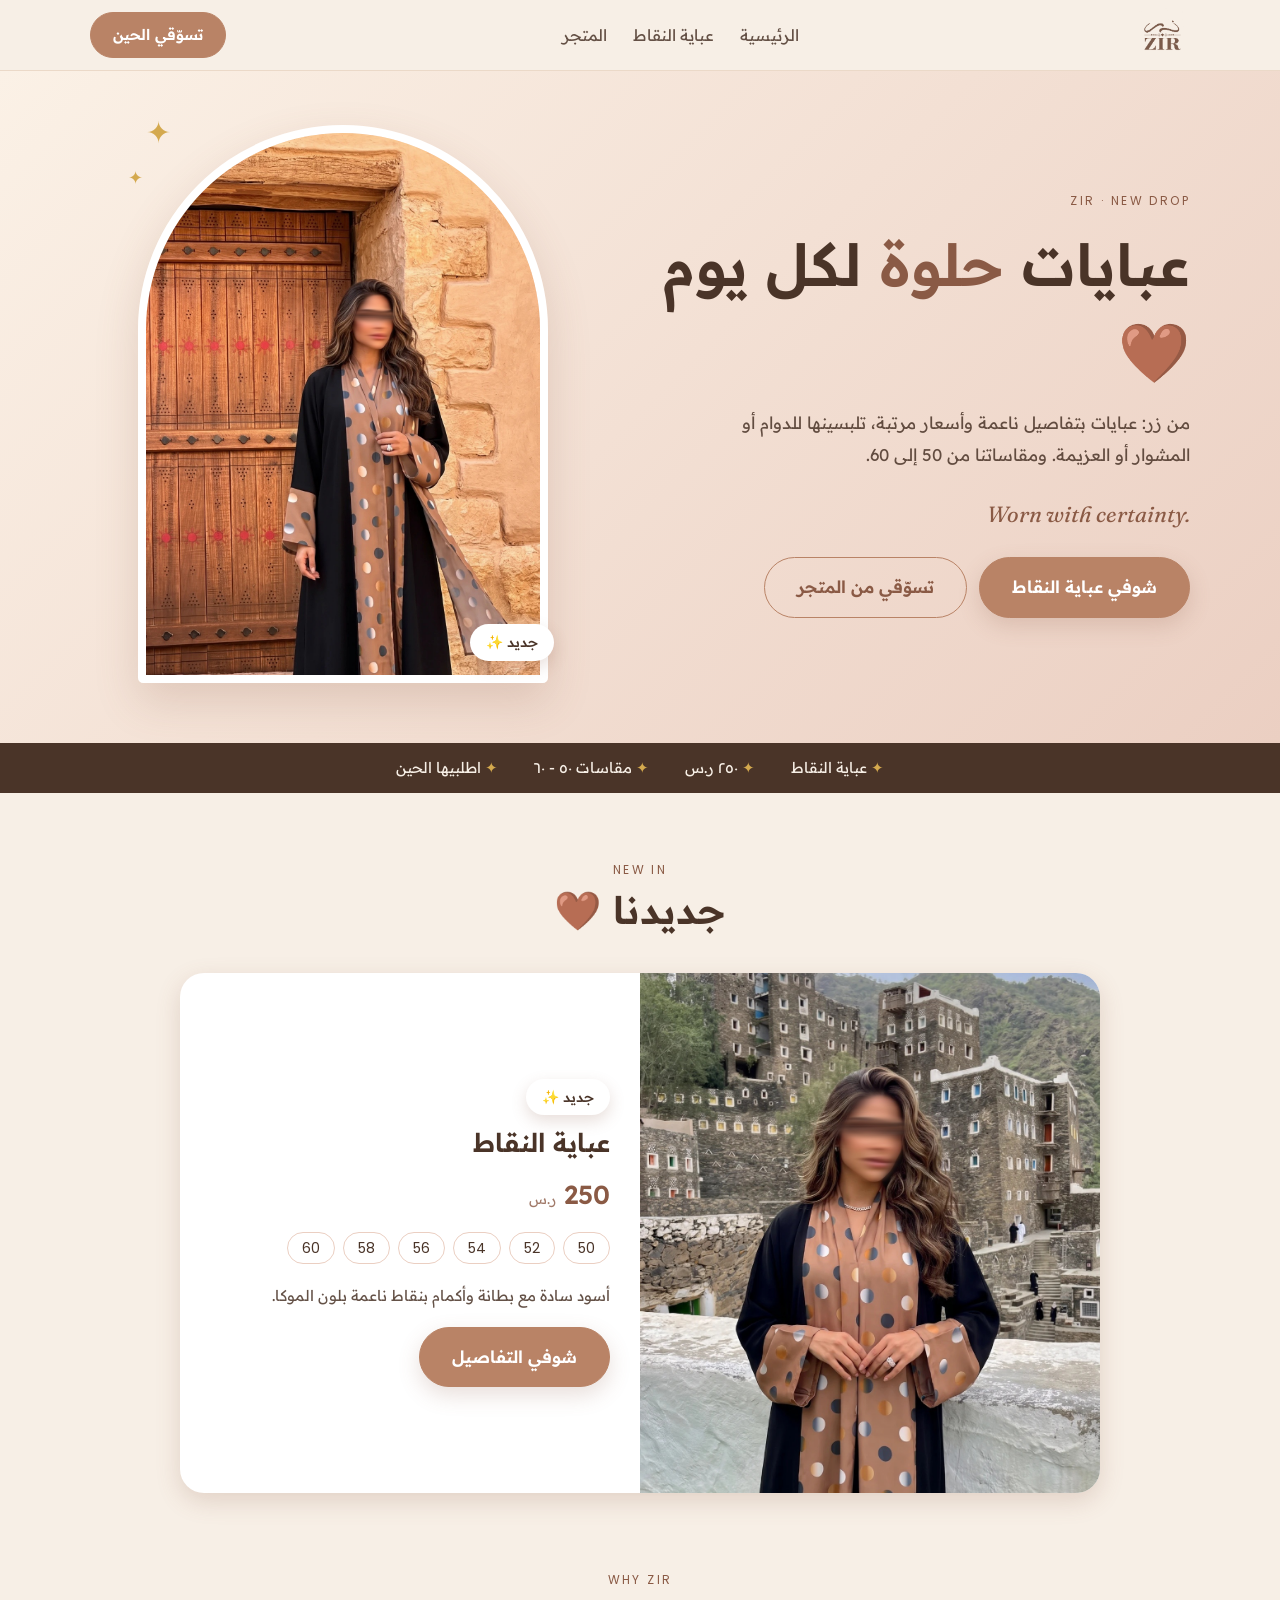
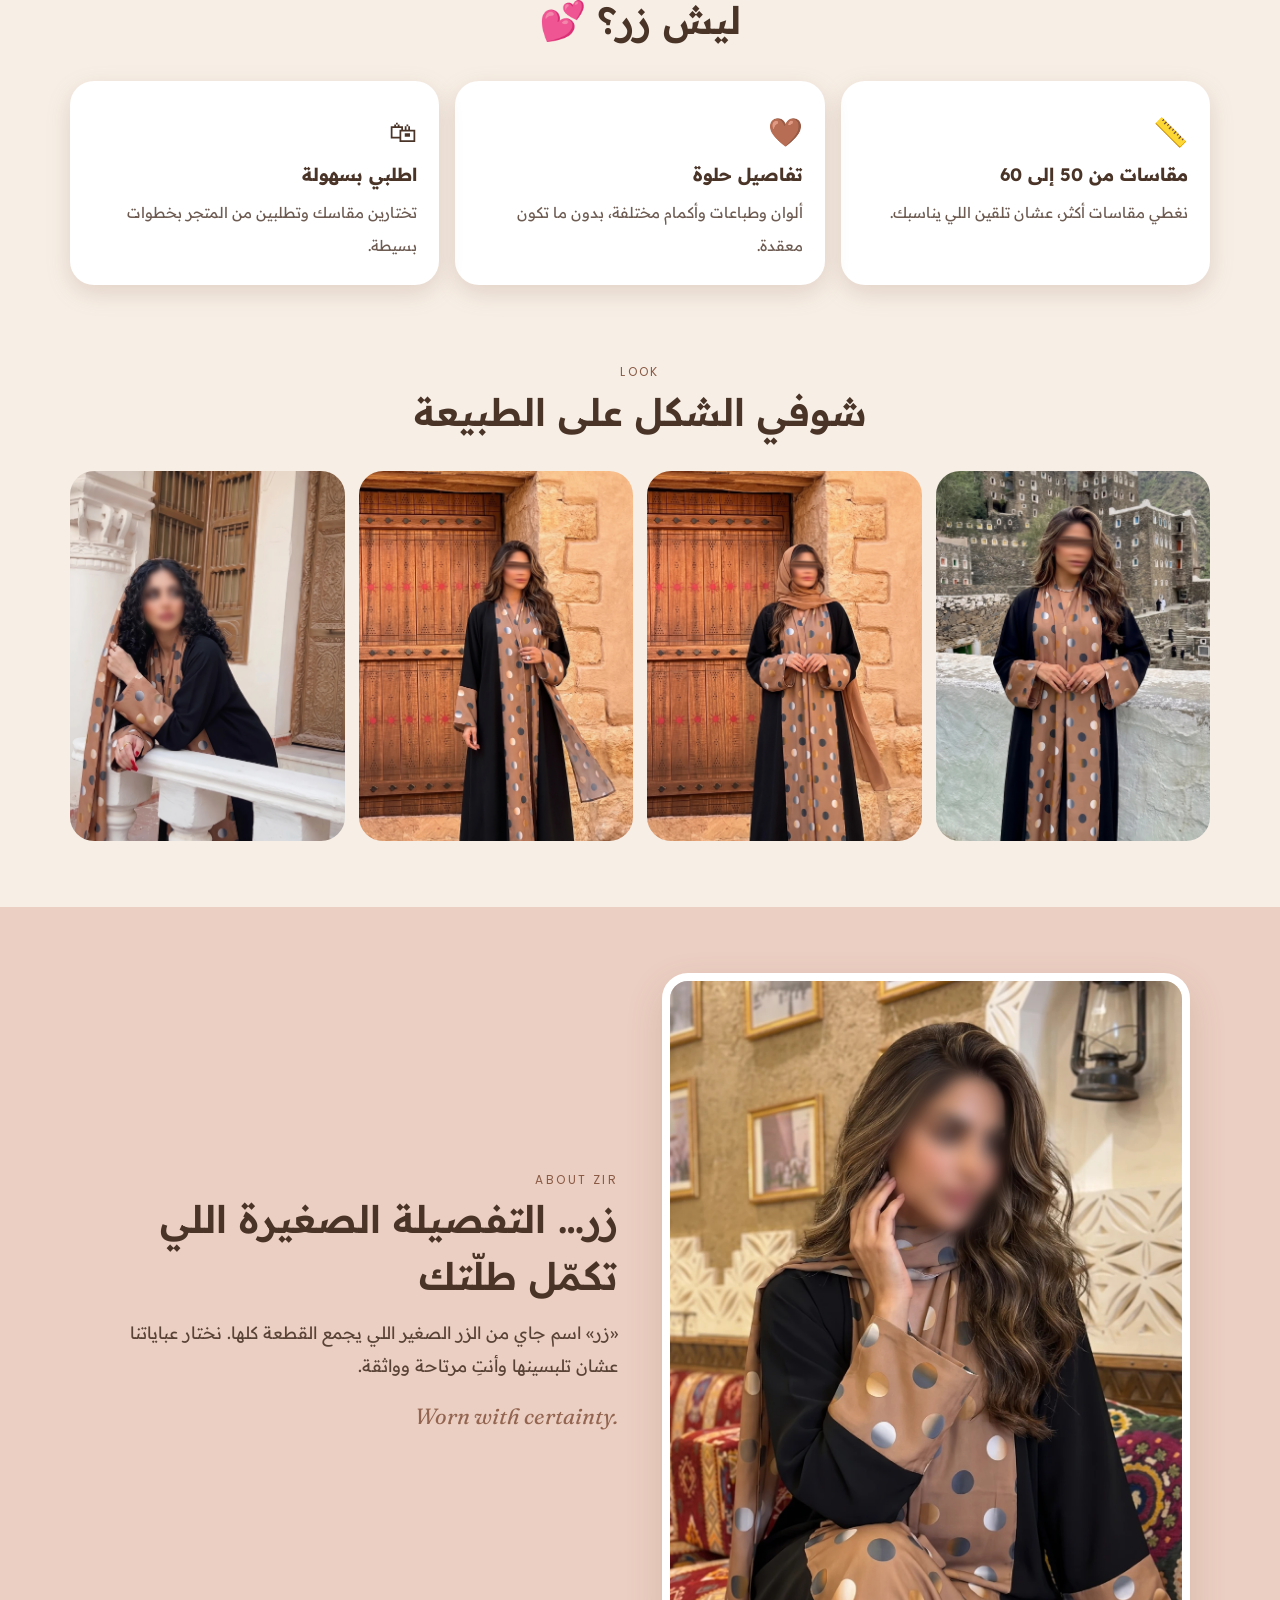
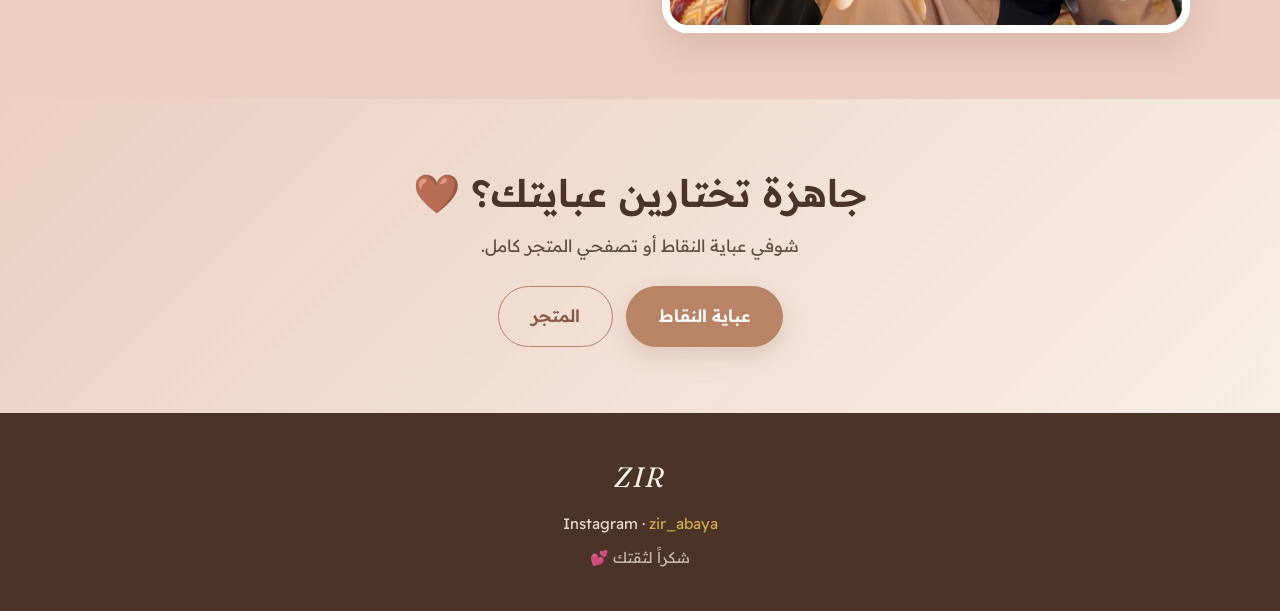
==== index.html @ 90ea8ec1 "ZIR site" ====
<!doctype html>
<html lang="ar" dir="rtl">
<head>
<meta charset="utf-8">
<meta name="viewport" content="width=device-width, initial-scale=1">
<title>ZIR | زر عبايات</title>
<meta name="description" content="زر: عبايات بتفاصيل حلوة بمقاسات من 50 إلى 60. اطلبي عبايتك الحين من المتجر.">
<link rel="preconnect" href="https://fonts.googleapis.com">
<link href="https://fonts.googleapis.com/css2?family=Fraunces:ital,wght@0,500;1,500&family=Poppins:wght@400;500;600&family=Readex+Pro:wght@300;400;500;600&display=swap" rel="stylesheet">
<link rel="stylesheet" href="style.css">
<style>
  .hero{background:linear-gradient(135deg,#FBF1E6,#EBCFC2)}
  .hero .wrap{display:grid;grid-template-columns:1.05fr .95fr;align-items:center;gap:36px;padding-top:54px;padding-bottom:60px}
  .hero h1{font-size:clamp(34px,5vw,58px);margin:8px 0 12px}
  .hero h1 em{font-style:normal;color:var(--mocha-d)}
  .hero p{max-width:28em;margin-bottom:22px;opacity:.85}
  .hero .en{font-size:22px;color:var(--mocha-d);margin-bottom:22px}
  .hero .cta{display:flex;gap:12px;flex-wrap:wrap}
  .frame{position:relative;max-width:410px;margin-inline:auto}
  .frame .ph{border-radius:999px 999px 26px 26px;overflow:hidden;box-shadow:0 18px 44px var(--shadow);border:8px solid #fff}
  .frame img{width:100%;aspect-ratio:4/5.5;object-fit:cover;object-position:50% 25%}
  .frame .pill{position:absolute;bottom:22px;inset-inline-start:-6px}

  .prod{display:grid;grid-template-columns:1fr 1fr;gap:0;overflow:hidden;max-width:920px;margin:34px auto 0}
  .prod img{width:100%;height:100%;max-height:520px;object-fit:cover;object-position:50% 22%;min-height:380px}
  .prod .info{padding:34px 30px;display:flex;flex-direction:column;justify-content:center;gap:8px;text-align:start}
  .prod h3{font-size:26px}
  .prod .price{font-size:26px;font-weight:600;color:var(--mocha-d)}
  .prod .price small{font-size:14px;font-weight:400;opacity:.8}
  .sizes{display:flex;gap:8px;flex-wrap:wrap;margin:4px 0 10px}
  .sizes span{border:1.5px solid var(--pink);border-radius:999px;padding:2px 14px;font-family:Poppins;font-size:14px}

  .feat{display:grid;grid-template-columns:repeat(3,1fr);gap:16px;margin-top:32px;text-align:start}
  .feat div{padding:24px 22px}
  .feat i{font-style:normal;font-size:28px;display:block}
  .feat b{display:block;font-size:18px;margin-bottom:4px}
  .feat span{font-size:15px;opacity:.8;line-height:1.85}

  .gal{display:grid;grid-template-columns:repeat(4,1fr);gap:14px;margin-top:30px}
  .gal figure{margin:0;border-radius:24px;overflow:hidden;aspect-ratio:4/5.4;background:var(--pink)}
  .gal img{width:100%;height:100%;object-fit:cover}

  .story{background:var(--pink)}
  .story .wrap{display:grid;grid-template-columns:1fr 1fr;gap:44px;align-items:center}
  .story img{border-radius:26px;aspect-ratio:4/5;object-fit:cover;object-position:50% 25%;border:8px solid #fff;box-shadow:0 14px 36px var(--shadow)}
  .story p{margin-top:12px;opacity:.9}

  .ctaSec{background:linear-gradient(135deg,#EBCFC2,#F7EFE6);text-align:center}
  .ctaSec p{margin:8px 0 24px;opacity:.85}

  @media (max-width:820px){
    .hero .wrap,.story .wrap,.prod{grid-template-columns:1fr}
    .hero .wrap{padding-top:30px;padding-bottom:40px}
    .prod img{min-height:0;aspect-ratio:4/5}
    .feat{grid-template-columns:1fr}
    .gal{grid-template-columns:1fr 1fr}
    .sticky{display:block;position:fixed;bottom:0;inset-inline:0;background:rgba(247,239,230,.96);padding:10px 16px;z-index:30;border-top:1px solid var(--line)}
    .sticky .btn{display:block;text-align:center;width:100%}
  }
</style>
</head>
<body>

<header class="bar">
  <div class="wrap">
    <a href="./"><img src="img/logo-mocha.png" alt="ZIR زر"></a>
    <nav><a href="./">الرئيسية</a><a href="polka-abaya/">عباية النقاط</a><a href="https://salla.sa/zirabaya.com" target="_blank" rel="noopener">المتجر</a></nav>
    <a class="btn sm" href="https://salla.sa/zirabaya.com" target="_blank" rel="noopener">تسوّقي الحين</a>
  </div>
</header>

<section class="hero">
  <div class="wrap">
    <div>
      <div class="lbl">ZIR · New Drop</div>
      <h1>عبايات <em>حلوة</em> لكل يوم 🤎</h1>
      <p>من زر: عبايات بتفاصيل ناعمة وأسعار مرتبة، تلبسينها للدوام أو المشوار أو العزيمة. ومقاساتنا من 50 إلى 60.</p>
      <div class="en">Worn with certainty.</div>
      <div class="cta">
        <a class="btn" href="polka-abaya/">شوفي عباية النقاط</a>
        <a class="btn ghost" href="https://salla.sa/zirabaya.com" target="_blank" rel="noopener">تسوّقي من المتجر</a>
      </div>
    </div>
    <div class="frame">
      <div class="ph"><img src="img/hero.jpg" alt="عباية النقاط من زر"></div>
      <span class="spark" style="top:-8px;inset-inline-end:8px">✦</span>
      <span class="spark" style="top:44px;inset-inline-end:-10px;font-size:18px">✦</span>
      <span class="pill">جديد ✨</span>
    </div>
  </div>
</section>

<div class="strip"><span><i>✦</i> عباية النقاط</span><span><i>✦</i> ٢٥٠ ر.س</span><span><i>✦</i> مقاسات ٥٠ - ٦٠</span><span><i>✦</i> اطلبيها الحين</span></div>

<section class="sec wrap center">
  <div class="lbl">New in</div>
  <h2>جديدنا 🤎</h2>
  <a class="card prod" href="polka-abaya/">
    <img src="img/look-rijal.jpg" alt="عباية النقاط">
    <div class="info">
      <span class="pill" style="align-self:flex-start">جديد ✨</span>
      <h3>عباية النقاط</h3>
      <div class="price">250 <small>ر.س</small></div>
      <div class="sizes"><span>50</span><span>52</span><span>54</span><span>56</span><span>58</span><span>60</span></div>
      <p style="opacity:.85;font-size:15px">أسود سادة مع بطانة وأكمام بنقاط ناعمة بلون الموكا.</p>
      <span class="btn" style="align-self:flex-start;margin-top:8px">شوفي التفاصيل</span>
    </div>
  </a>
</section>

<section class="sec wrap center" style="padding-top:10px">
  <div class="lbl">Why ZIR</div>
  <h2>ليش زر؟ 💕</h2>
  <div class="feat">
    <div class="card"><i>📏</i><b>مقاسات من 50 إلى 60</b><span>نغطي مقاسات أكثر، عشان تلقين اللي يناسبك.</span></div>
    <div class="card"><i>🤎</i><b>تفاصيل حلوة</b><span>ألوان وطباعات وأكمام مختلفة، بدون ما تكون معقدة.</span></div>
    <div class="card"><i>🛍</i><b>اطلبي بسهولة</b><span>تختارين مقاسك وتطلبين من المتجر بخطوات بسيطة.</span></div>
  </div>
</section>

<section class="sec wrap center" style="padding-top:10px">
  <div class="lbl">Look</div>
  <h2>شوفي الشكل على الطبيعة</h2>
  <div class="gal">
    <figure><img src="img/look-rijal.jpg" alt="" loading="lazy"></figure>
    <figure><img src="img/look-door.jpg" alt="" loading="lazy"></figure>
    <figure><img src="img/hero.jpg" alt="" loading="lazy"></figure>
    <figure><img src="img/balcony.jpg" alt="" loading="lazy"></figure>
  </div>
</section>

<section class="story sec">
  <div class="wrap">
    <img src="img/sitting.jpg" alt="" loading="lazy">
    <div>
      <div class="lbl">About ZIR</div>
      <h2>زر… التفصيلة الصغيرة اللي تكمّل طلّتك</h2>
      <p>«زر» اسم جاي من الزر الصغير اللي يجمع القطعة كلها. نختار عباياتنا عشان تلبسينها وأنتِ مرتاحة وواثقة.</p>
      <p class="en" style="font-size:22px;color:var(--mocha-d);margin-top:14px">Worn with certainty.</p>
    </div>
  </div>
</section>

<section class="sec ctaSec">
  <div class="wrap">
    <h2>جاهزة تختارين عبايتك؟ 🤎</h2>
    <p>شوفي عباية النقاط أو تصفحي المتجر كامل.</p>
    <a class="btn" href="polka-abaya/">عباية النقاط</a>
    <a class="btn ghost" href="https://salla.sa/zirabaya.com" target="_blank" rel="noopener" style="margin-inline-start:8px">المتجر</a>
  </div>
</section>

<footer>
  <div class="logo">ZIR</div>
  <div style="margin-top:6px">Instagram · <a href="https://instagram.com/zir_abaya" target="_blank" rel="noopener">zir_abaya</a></div>
  <div style="margin-top:6px;opacity:.8">شكراً لثقتك 💕</div>
</footer>

<div class="sticky"><a class="btn" href="polka-abaya/">شوفي عباية النقاط</a></div>

</body>
</html>
---- style.css ----
/* ZIR theme: Mocha Bloom (Soft Glam) */
:root{
  --oat:#F7EFE6; --pink:#EBCFC2; --mocha:#B98366; --mocha-d:#8A5A45; --gold:#D4A94E; --ink:#4A3428; --white:#fff;
  --shadow:rgba(138,90,69,.20); --line:#EBD9C8;
}
*{box-sizing:border-box;margin:0;padding:0}
html{scroll-behavior:smooth}
body{font-family:"Readex Pro",sans-serif;background:var(--oat);color:var(--ink);line-height:1.9;font-size:17px}
img{display:block;max-width:100%}
a{color:inherit;text-decoration:none}
.en{font-family:"Fraunces",serif;font-style:italic;direction:ltr;unicode-bidi:isolate;display:inline-block}
.lbl{font-family:"Poppins",sans-serif;font-size:12px;letter-spacing:.2em;text-transform:uppercase;color:var(--mocha-d)}
.wrap{max-width:1140px;margin:0 auto;padding:0 20px}
.center{text-align:center}
h1,h2,h3{font-weight:600;line-height:1.5}
h2{font-size:clamp(26px,3.4vw,38px)}
.sec{padding:66px 0}

.btn{display:inline-block;background:var(--mocha);color:#fff;padding:13px 32px;border-radius:999px;font-weight:600;font-size:17px;border:1.5px solid var(--mocha);transition:.2s;box-shadow:0 8px 22px var(--shadow);cursor:pointer;font-family:inherit}
.btn:hover{background:var(--mocha-d);border-color:var(--mocha-d);transform:translateY(-1px)}
.btn.ghost{background:transparent;color:var(--mocha-d);box-shadow:none}
.btn.ghost:hover{background:var(--mocha);color:#fff}
.btn.sm{padding:8px 22px;font-size:15px;box-shadow:none}
.pill{display:inline-block;background:#fff;padding:5px 16px;border-radius:999px;font-weight:500;font-size:14px;box-shadow:0 6px 16px var(--shadow)}

/* header */
.bar{background:rgba(247,239,230,.92);backdrop-filter:blur(8px);position:sticky;top:0;z-index:20;border-bottom:1px solid var(--line)}
.bar .wrap{display:flex;align-items:center;justify-content:space-between;height:70px;gap:16px}
.bar img{height:54px}
.bar nav{display:flex;gap:26px;font-size:16px}
.bar nav a{opacity:.85}
.bar nav a:hover{color:var(--mocha-d);opacity:1}

/* strip */
.strip{background:var(--ink);color:var(--oat);white-space:nowrap;overflow:hidden;font-size:15px;padding:11px 0;text-align:center}
.strip span{margin:0 18px}
.strip i{color:var(--gold);font-style:normal}

/* sparkle */
.spark{position:absolute;color:var(--gold);font-size:30px;line-height:1}

/* cards */
.card{background:#fff;border-radius:24px;box-shadow:0 8px 24px var(--shadow)}

footer{background:var(--ink);color:#E9DACB;text-align:center;padding:38px 20px;font-size:15px}
footer .logo{font-family:"Fraunces",serif;font-style:italic;font-size:28px;color:var(--oat);letter-spacing:.06em}
footer a{color:var(--gold)}

.sticky{display:none}
@media (max-width:820px){
  body{font-size:16px}
  .sec{padding:48px 0}
  .bar nav{display:none}
  .bar .btn.sm{display:none}
  .strip{font-size:14px}
  footer{padding-bottom:96px}
}
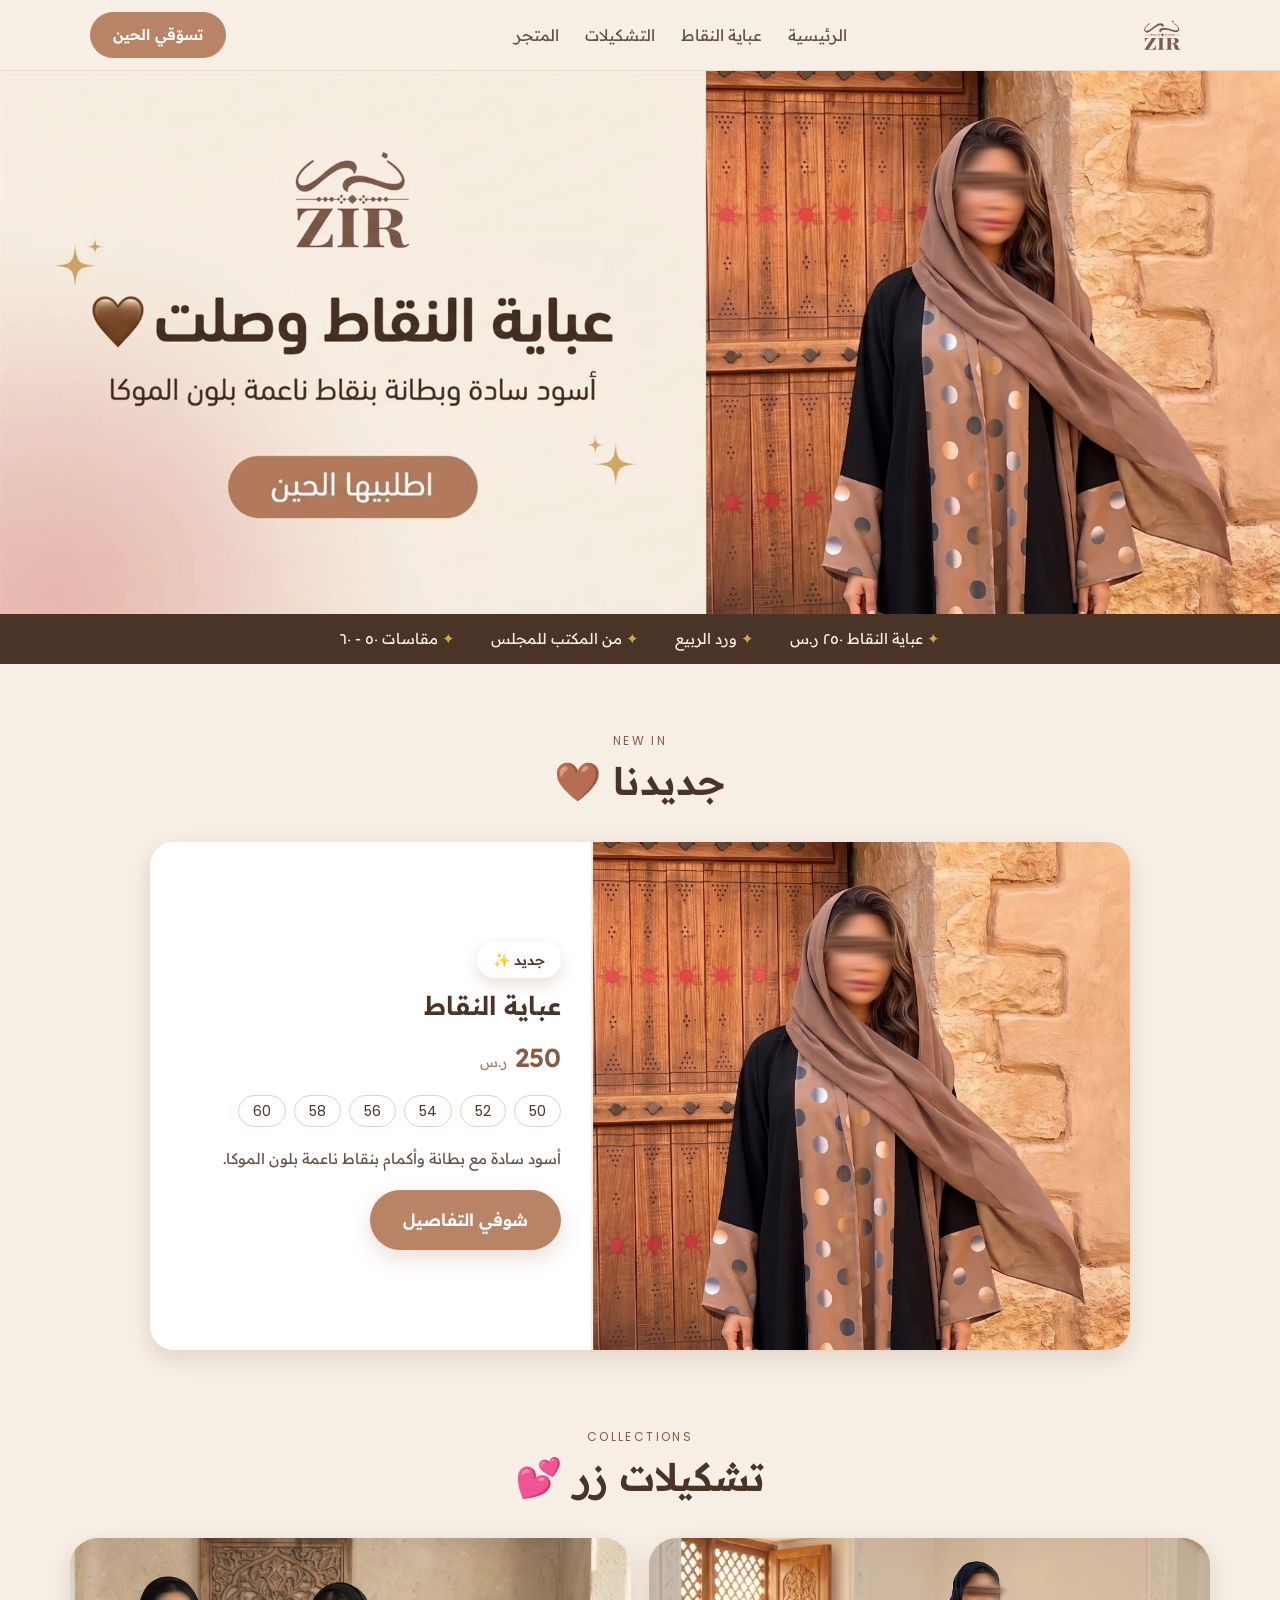
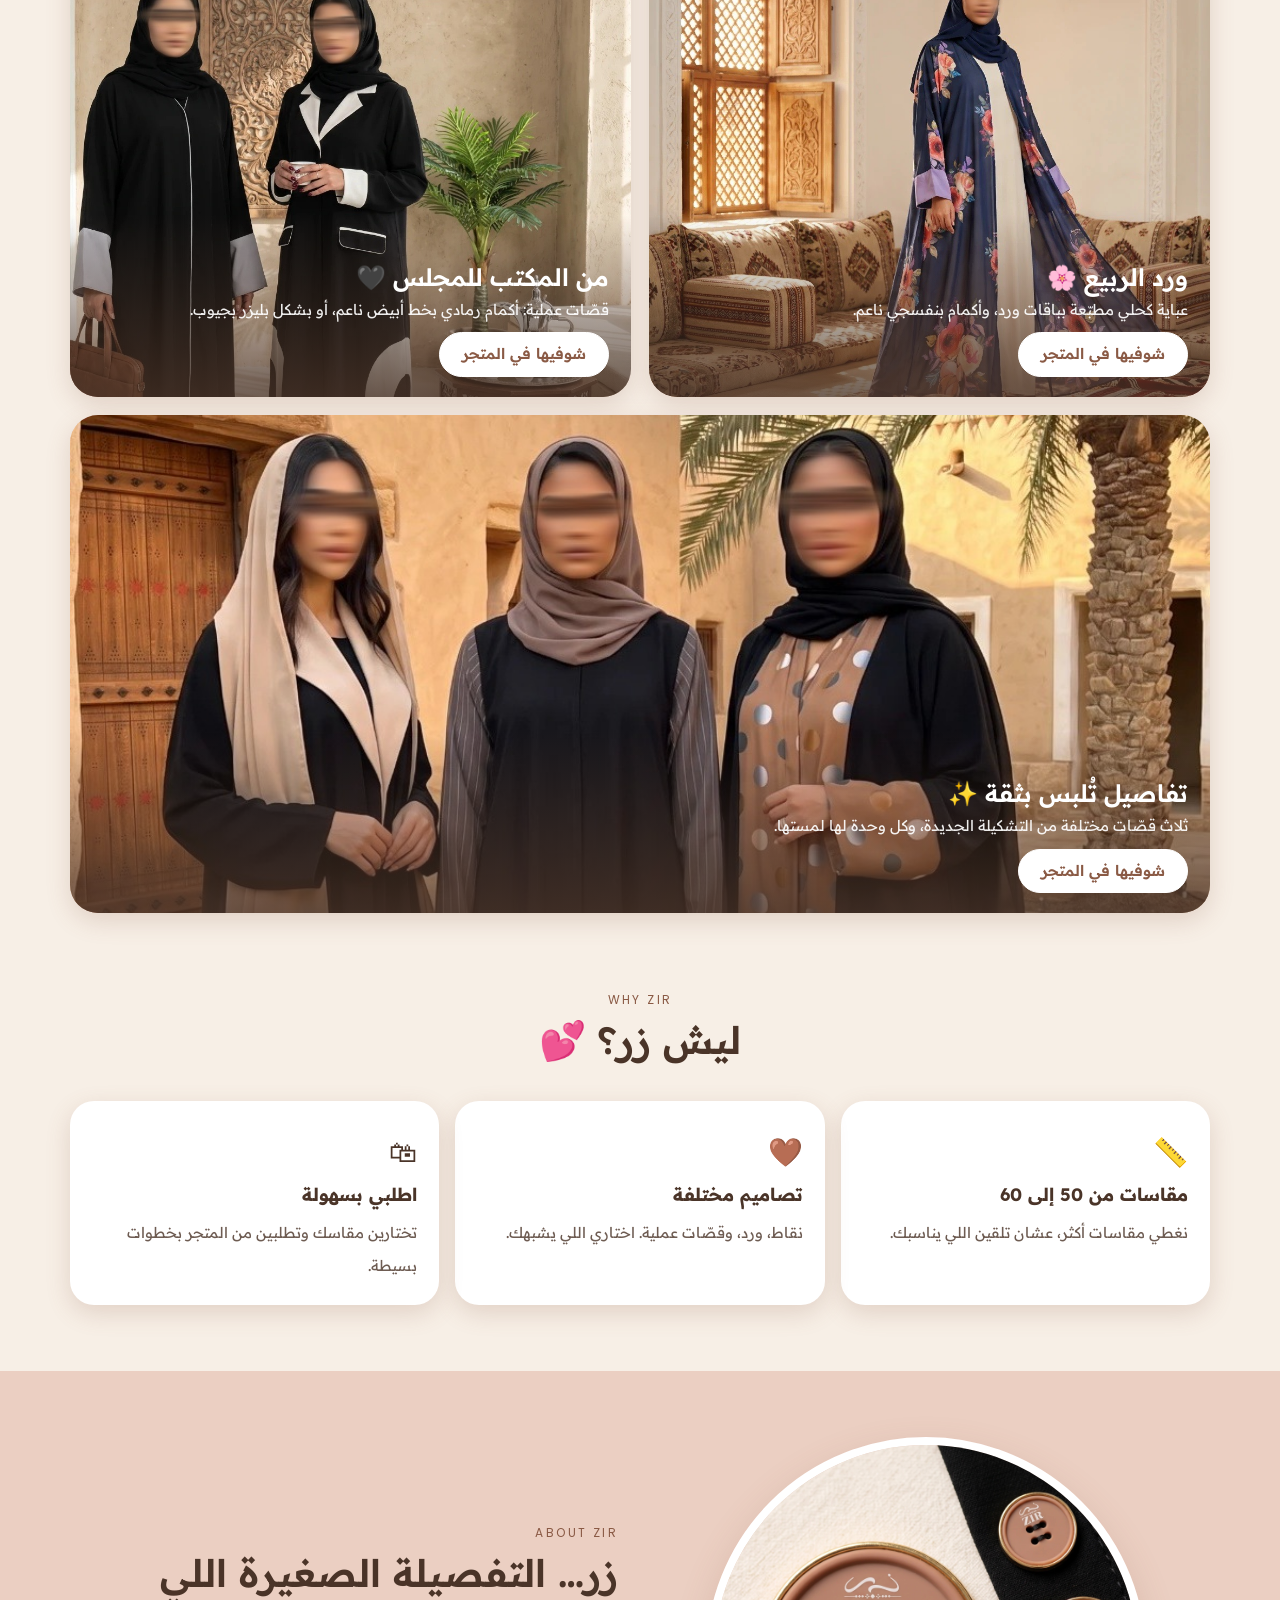
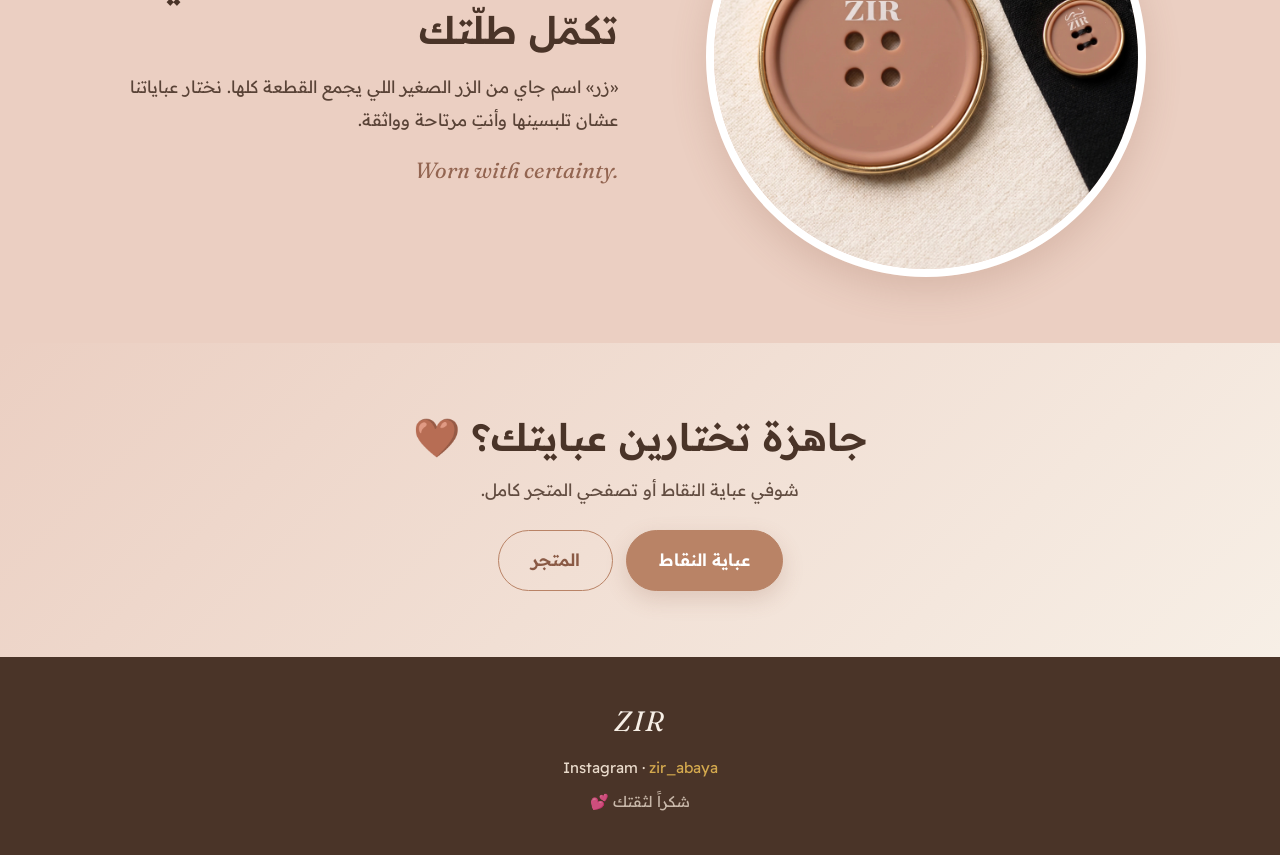
==== commit 622843c2: "ZIR home page" ====
--- a/index.html
+++ b/index.html
@@ -4,31 +4,35 @@
 <meta charset="utf-8">
 <meta name="viewport" content="width=device-width, initial-scale=1">
 <title>ZIR | زر عبايات</title>
-<meta name="description" content="زر: عبايات بتفاصيل حلوة بمقاسات من 50 إلى 60. اطلبي عبايتك الحين من المتجر.">
+<meta name="description" content="زر: عبايات بتفاصيل حلوة لكل يوم. عباية النقاط، ورد الربيع، ومن المكتب للمجلس. اطلبي عبايتك الحين من المتجر.">
 <link rel="preconnect" href="https://fonts.googleapis.com">
 <link href="https://fonts.googleapis.com/css2?family=Fraunces:ital,wght@0,500;1,500&family=Poppins:wght@400;500;600&family=Readex+Pro:wght@300;400;500;600&display=swap" rel="stylesheet">
 <link rel="stylesheet" href="style.css">
 <style>
-  .hero{background:linear-gradient(135deg,#FBF1E6,#EBCFC2)}
-  .hero .wrap{display:grid;grid-template-columns:1.05fr .95fr;align-items:center;gap:36px;padding-top:54px;padding-bottom:60px}
-  .hero h1{font-size:clamp(34px,5vw,58px);margin:8px 0 12px}
-  .hero h1 em{font-style:normal;color:var(--mocha-d)}
-  .hero p{max-width:28em;margin-bottom:22px;opacity:.85}
-  .hero .en{font-size:22px;color:var(--mocha-d);margin-bottom:22px}
-  .hero .cta{display:flex;gap:12px;flex-wrap:wrap}
-  .frame{position:relative;max-width:410px;margin-inline:auto}
-  .frame .ph{border-radius:999px 999px 26px 26px;overflow:hidden;box-shadow:0 18px 44px var(--shadow);border:8px solid #fff}
-  .frame img{width:100%;aspect-ratio:4/5.5;object-fit:cover;object-position:50% 25%}
-  .frame .pill{position:absolute;bottom:22px;inset-inline-start:-6px}
+  .hero{background:#F7EFE6}
+  .hero .banner{display:block;max-width:1600px;margin:0 auto}
+  .hero .banner img{width:100%;display:block}
+  .hero .mobcta{display:none}
 
-  .prod{display:grid;grid-template-columns:1fr 1fr;gap:0;overflow:hidden;max-width:920px;margin:34px auto 0}
-  .prod img{width:100%;height:100%;max-height:520px;object-fit:cover;object-position:50% 22%;min-height:380px}
-  .prod .info{padding:34px 30px;display:flex;flex-direction:column;justify-content:center;gap:8px;text-align:start}
+  .prod{display:grid;grid-template-columns:1.1fr .9fr;overflow:hidden;max-width:980px;margin:32px auto 0}
+  .prod img{width:100%;height:100%;object-fit:cover;object-position:60% 20%;min-height:340px}
+  .prod .info{padding:32px 30px;display:flex;flex-direction:column;justify-content:center;gap:8px;text-align:start}
   .prod h3{font-size:26px}
   .prod .price{font-size:26px;font-weight:600;color:var(--mocha-d)}
   .prod .price small{font-size:14px;font-weight:400;opacity:.8}
   .sizes{display:flex;gap:8px;flex-wrap:wrap;margin:4px 0 10px}
   .sizes span{border:1.5px solid var(--pink);border-radius:999px;padding:2px 14px;font-family:Poppins;font-size:14px}
+
+  .tiles{display:grid;grid-template-columns:1fr 1fr;gap:18px;margin-top:32px;text-align:start}
+  .tile{position:relative;border-radius:28px;overflow:hidden;background:var(--pink);box-shadow:0 8px 24px var(--shadow);display:block}
+  .tile img{width:100%;aspect-ratio:1100/900;object-fit:cover;transition:transform .5s}
+  .tile:hover img{transform:scale(1.03)}
+  .tile.wide{grid-column:1/-1}
+  .tile.wide img{aspect-ratio:16/7;object-position:50% 38%}
+  .tile .cap{position:absolute;inset-inline:0;bottom:0;padding:44px 22px 20px;background:linear-gradient(transparent,rgba(74,52,40,.78));color:#fff}
+  .tile .cap h3{font-size:24px;margin-bottom:2px}
+  .tile .cap p{font-size:15px;opacity:.92;line-height:1.7;margin-bottom:10px}
+  .tile .cap .btn{padding:7px 22px;font-size:15px;background:#fff;color:var(--mocha-d);border-color:#fff;box-shadow:none}
 
   .feat{display:grid;grid-template-columns:repeat(3,1fr);gap:16px;margin-top:32px;text-align:start}
   .feat div{padding:24px 22px}
@@ -36,24 +40,19 @@
   .feat b{display:block;font-size:18px;margin-bottom:4px}
   .feat span{font-size:15px;opacity:.8;line-height:1.85}
 
-  .gal{display:grid;grid-template-columns:repeat(4,1fr);gap:14px;margin-top:30px}
-  .gal figure{margin:0;border-radius:24px;overflow:hidden;aspect-ratio:4/5.4;background:var(--pink)}
-  .gal img{width:100%;height:100%;object-fit:cover}
-
   .story{background:var(--pink)}
   .story .wrap{display:grid;grid-template-columns:1fr 1fr;gap:44px;align-items:center}
-  .story img{border-radius:26px;aspect-ratio:4/5;object-fit:cover;object-position:50% 25%;border:8px solid #fff;box-shadow:0 14px 36px var(--shadow)}
+  .story img{border-radius:50%;aspect-ratio:1/1;object-fit:cover;border:8px solid #fff;box-shadow:0 14px 36px var(--shadow);max-width:440px;margin-inline:auto}
   .story p{margin-top:12px;opacity:.9}
 
   .ctaSec{background:linear-gradient(135deg,#EBCFC2,#F7EFE6);text-align:center}
   .ctaSec p{margin:8px 0 24px;opacity:.85}
 
   @media (max-width:820px){
-    .hero .wrap,.story .wrap,.prod{grid-template-columns:1fr}
-    .hero .wrap{padding-top:30px;padding-bottom:40px}
-    .prod img{min-height:0;aspect-ratio:4/5}
-    .feat{grid-template-columns:1fr}
-    .gal{grid-template-columns:1fr 1fr}
+    .story .wrap,.prod,.tiles,.feat{grid-template-columns:1fr}
+    .hero .mobcta{display:flex;gap:10px;justify-content:center;flex-wrap:wrap;padding:14px 16px 24px}
+    .tile.wide img{aspect-ratio:1100/900}
+    .prod img{min-height:0;aspect-ratio:1100/900}
     .sticky{display:block;position:fixed;bottom:0;inset-inline:0;background:rgba(247,239,230,.96);padding:10px 16px;z-index:30;border-top:1px solid var(--line)}
     .sticky .btn{display:block;text-align:center;width:100%}
   }
@@ -64,39 +63,26 @@
 <header class="bar">
   <div class="wrap">
     <a href="./"><img src="img/logo-mocha.png" alt="ZIR زر"></a>
-    <nav><a href="./">الرئيسية</a><a href="polka-abaya/">عباية النقاط</a><a href="https://salla.sa/zirabaya.com" target="_blank" rel="noopener">المتجر</a></nav>
+    <nav><a href="./">الرئيسية</a><a href="polka-abaya/">عباية النقاط</a><a href="#collections">التشكيلات</a><a href="https://salla.sa/zirabaya.com" target="_blank" rel="noopener">المتجر</a></nav>
     <a class="btn sm" href="https://salla.sa/zirabaya.com" target="_blank" rel="noopener">تسوّقي الحين</a>
   </div>
 </header>
 
 <section class="hero">
-  <div class="wrap">
-    <div>
-      <div class="lbl">ZIR · New Drop</div>
-      <h1>عبايات <em>حلوة</em> لكل يوم 🤎</h1>
-      <p>من زر: عبايات بتفاصيل ناعمة وأسعار مرتبة، تلبسينها للدوام أو المشوار أو العزيمة. ومقاساتنا من 50 إلى 60.</p>
-      <div class="en">Worn with certainty.</div>
-      <div class="cta">
-        <a class="btn" href="polka-abaya/">شوفي عباية النقاط</a>
-        <a class="btn ghost" href="https://salla.sa/zirabaya.com" target="_blank" rel="noopener">تسوّقي من المتجر</a>
-      </div>
-    </div>
-    <div class="frame">
-      <div class="ph"><img src="img/hero.jpg" alt="عباية النقاط من زر"></div>
-      <span class="spark" style="top:-8px;inset-inline-end:8px">✦</span>
-      <span class="spark" style="top:44px;inset-inline-end:-10px;font-size:18px">✦</span>
-      <span class="pill">جديد ✨</span>
-    </div>
+  <a class="banner" href="polka-abaya/"><img src="img/hero-banner.jpg" alt="عباية النقاط وصلت، اطلبيها الحين"></a>
+  <div class="mobcta">
+    <a class="btn" href="polka-abaya/">اطلبيها الحين</a>
+    <a class="btn ghost" href="#collections">شوفي التشكيلات</a>
   </div>
 </section>
 
-<div class="strip"><span><i>✦</i> عباية النقاط</span><span><i>✦</i> ٢٥٠ ر.س</span><span><i>✦</i> مقاسات ٥٠ - ٦٠</span><span><i>✦</i> اطلبيها الحين</span></div>
+<div class="strip"><span><i>✦</i> عباية النقاط ٢٥٠ ر.س</span><span><i>✦</i> ورد الربيع</span><span><i>✦</i> من المكتب للمجلس</span><span><i>✦</i> مقاسات ٥٠ - ٦٠</span></div>
 
 <section class="sec wrap center">
   <div class="lbl">New in</div>
   <h2>جديدنا 🤎</h2>
   <a class="card prod" href="polka-abaya/">
-    <img src="img/look-rijal.jpg" alt="عباية النقاط">
+    <img src="img/home-polka.jpg" alt="عباية النقاط">
     <div class="info">
       <span class="pill" style="align-self:flex-start">جديد ✨</span>
       <h3>عباية النقاط</h3>
@@ -108,30 +94,38 @@
   </a>
 </section>
 
+<section class="sec wrap center" id="collections" style="padding-top:10px">
+  <div class="lbl">Collections</div>
+  <h2>تشكيلات زر 💕</h2>
+  <div class="tiles">
+    <a class="tile" href="https://salla.sa/zirabaya.com" target="_blank" rel="noopener">
+      <img src="img/home-floral.jpg" alt="ورد الربيع" loading="lazy">
+      <div class="cap"><h3>ورد الربيع 🌸</h3><p>عباية كحلي مطبّعة بباقات ورد، وأكمام بنفسجي ناعم.</p><span class="btn">شوفيها في المتجر</span></div>
+    </a>
+    <a class="tile" href="https://salla.sa/zirabaya.com" target="_blank" rel="noopener">
+      <img src="img/home-office.jpg" alt="من المكتب للمجلس" loading="lazy">
+      <div class="cap"><h3>من المكتب للمجلس 🖤</h3><p>قصّات عملية: أكمام رمادي بخط أبيض ناعم، أو بشكل بليزر بجيوب.</p><span class="btn">شوفيها في المتجر</span></div>
+    </a>
+    <a class="tile wide" href="https://salla.sa/zirabaya.com" target="_blank" rel="noopener">
+      <img src="img/home-collection.jpg" alt="تفاصيل تُلبس بثقة" loading="lazy">
+      <div class="cap"><h3>تفاصيل تُلبس بثقة ✨</h3><p>ثلاث قصّات مختلفة من التشكيلة الجديدة، وكل وحدة لها لمستها.</p><span class="btn">شوفيها في المتجر</span></div>
+    </a>
+  </div>
+</section>
+
 <section class="sec wrap center" style="padding-top:10px">
   <div class="lbl">Why ZIR</div>
   <h2>ليش زر؟ 💕</h2>
   <div class="feat">
     <div class="card"><i>📏</i><b>مقاسات من 50 إلى 60</b><span>نغطي مقاسات أكثر، عشان تلقين اللي يناسبك.</span></div>
-    <div class="card"><i>🤎</i><b>تفاصيل حلوة</b><span>ألوان وطباعات وأكمام مختلفة، بدون ما تكون معقدة.</span></div>
+    <div class="card"><i>🤎</i><b>تصاميم مختلفة</b><span>نقاط، ورد، وقصّات عملية. اختاري اللي يشبهك.</span></div>
     <div class="card"><i>🛍</i><b>اطلبي بسهولة</b><span>تختارين مقاسك وتطلبين من المتجر بخطوات بسيطة.</span></div>
-  </div>
-</section>
-
-<section class="sec wrap center" style="padding-top:10px">
-  <div class="lbl">Look</div>
-  <h2>شوفي الشكل على الطبيعة</h2>
-  <div class="gal">
-    <figure><img src="img/look-rijal.jpg" alt="" loading="lazy"></figure>
-    <figure><img src="img/look-door.jpg" alt="" loading="lazy"></figure>
-    <figure><img src="img/hero.jpg" alt="" loading="lazy"></figure>
-    <figure><img src="img/balcony.jpg" alt="" loading="lazy"></figure>
   </div>
 </section>
 
 <section class="story sec">
   <div class="wrap">
-    <img src="img/sitting.jpg" alt="" loading="lazy">
+    <img src="img/home-button.jpg" alt="زر" loading="lazy">
     <div>
       <div class="lbl">About ZIR</div>
       <h2>زر… التفصيلة الصغيرة اللي تكمّل طلّتك</h2>
@@ -156,7 +150,7 @@
   <div style="margin-top:6px;opacity:.8">شكراً لثقتك 💕</div>
 </footer>
 
-<div class="sticky"><a class="btn" href="polka-abaya/">شوفي عباية النقاط</a></div>
+<div class="sticky"><a class="btn" href="https://salla.sa/zirabaya.com" target="_blank" rel="noopener">تسوّقي الحين</a></div>
 
 </body>
 </html>
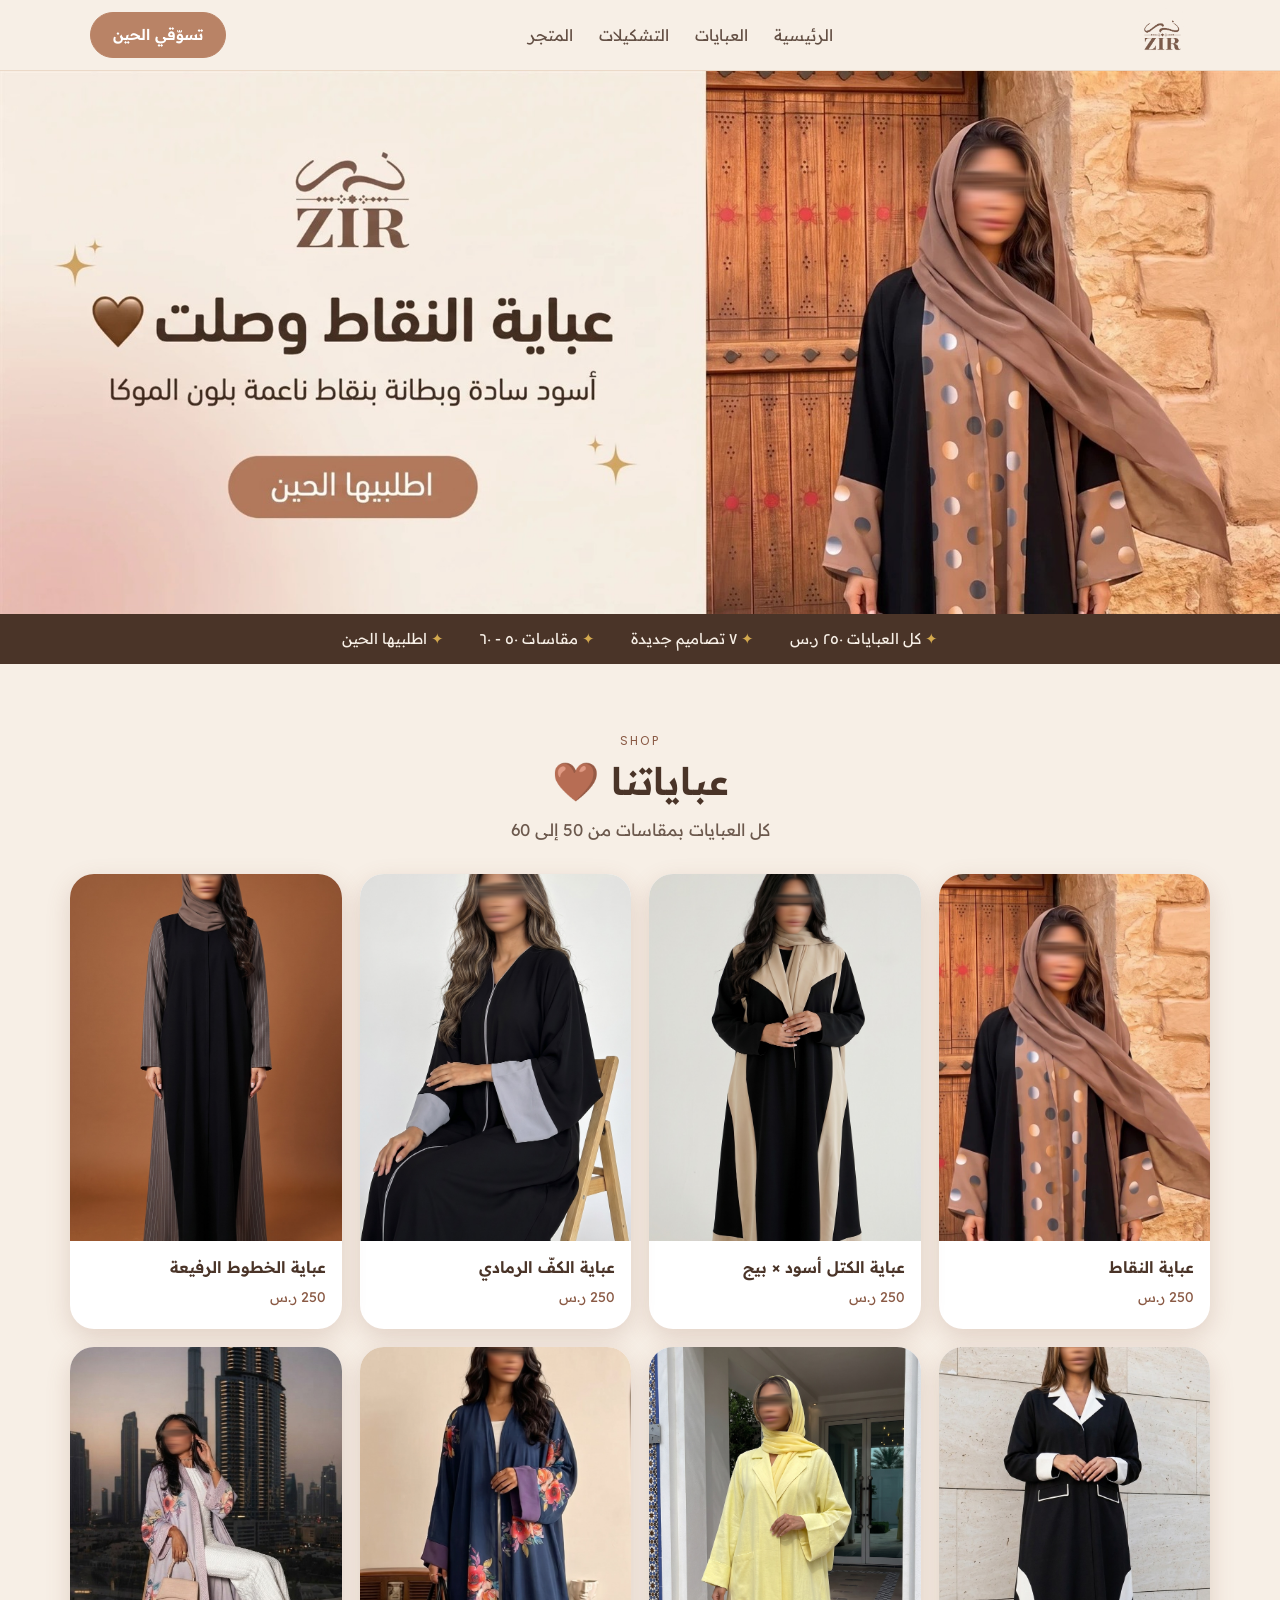
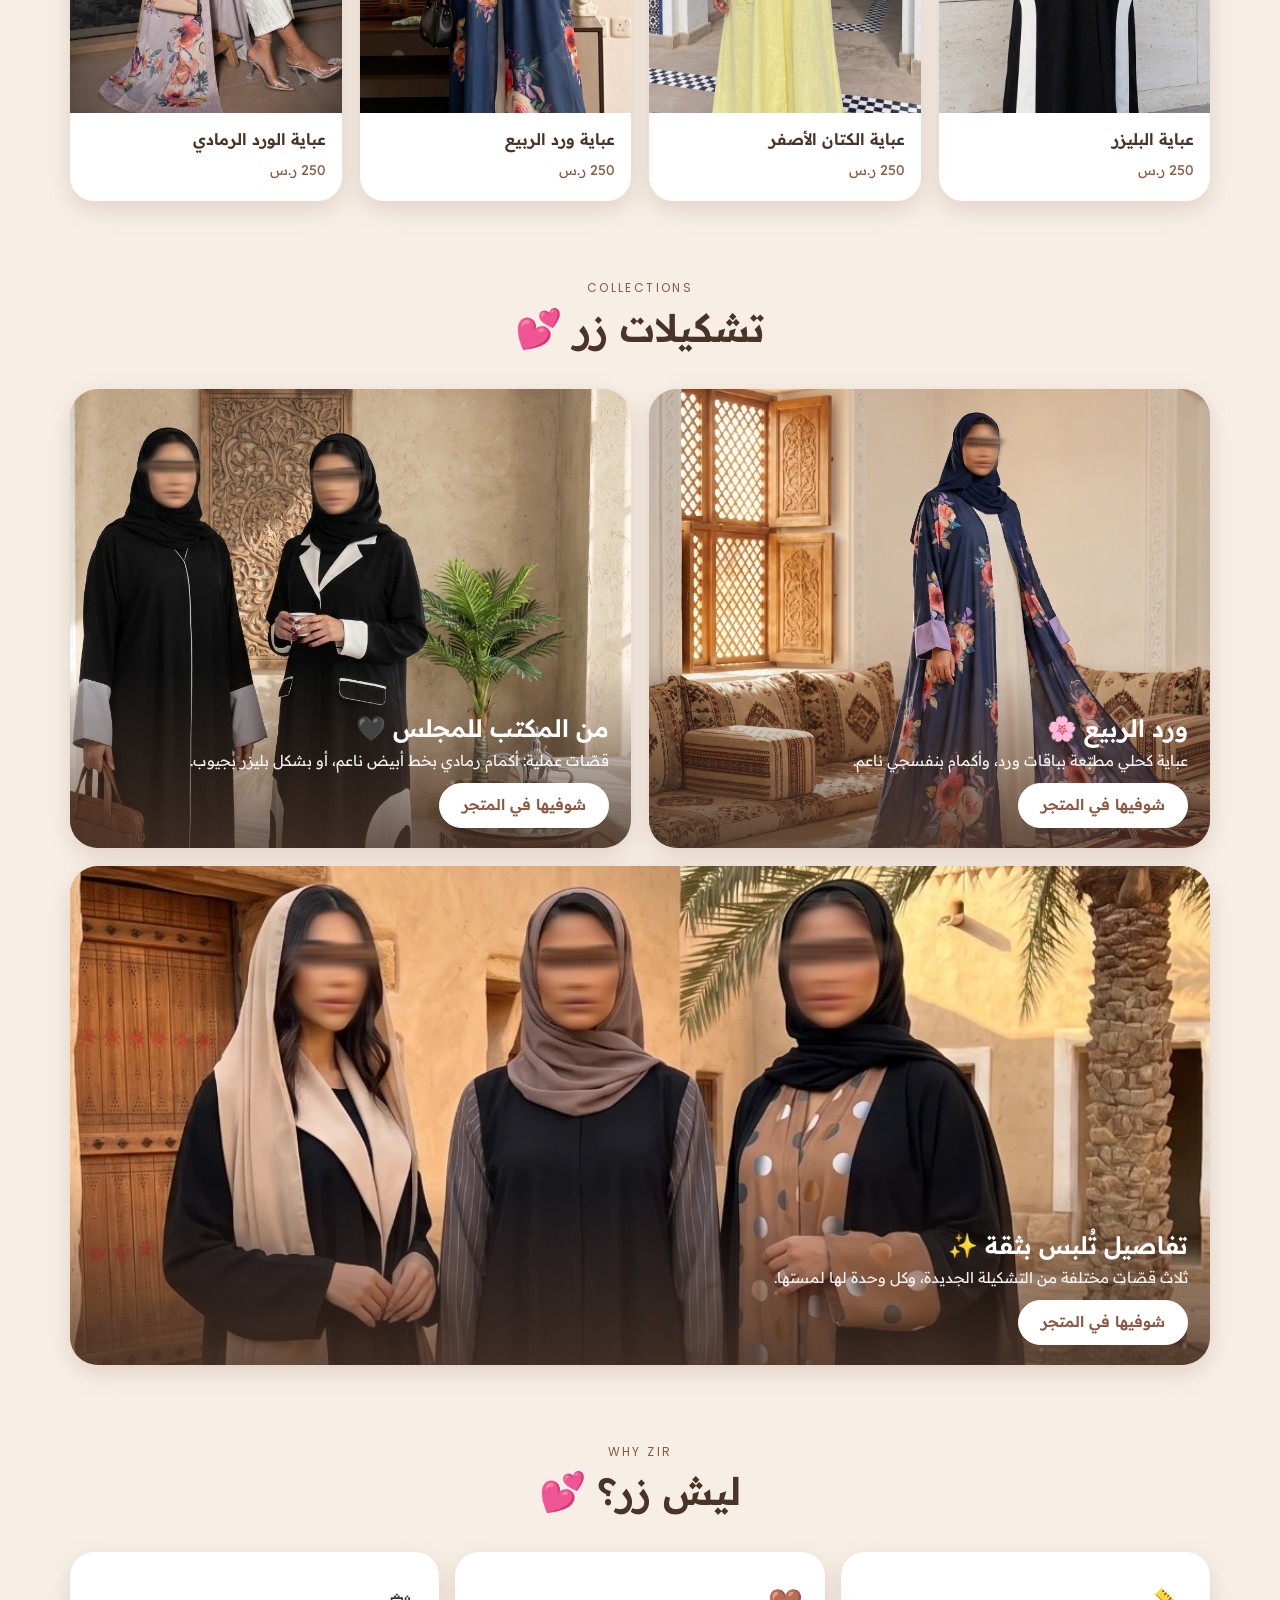
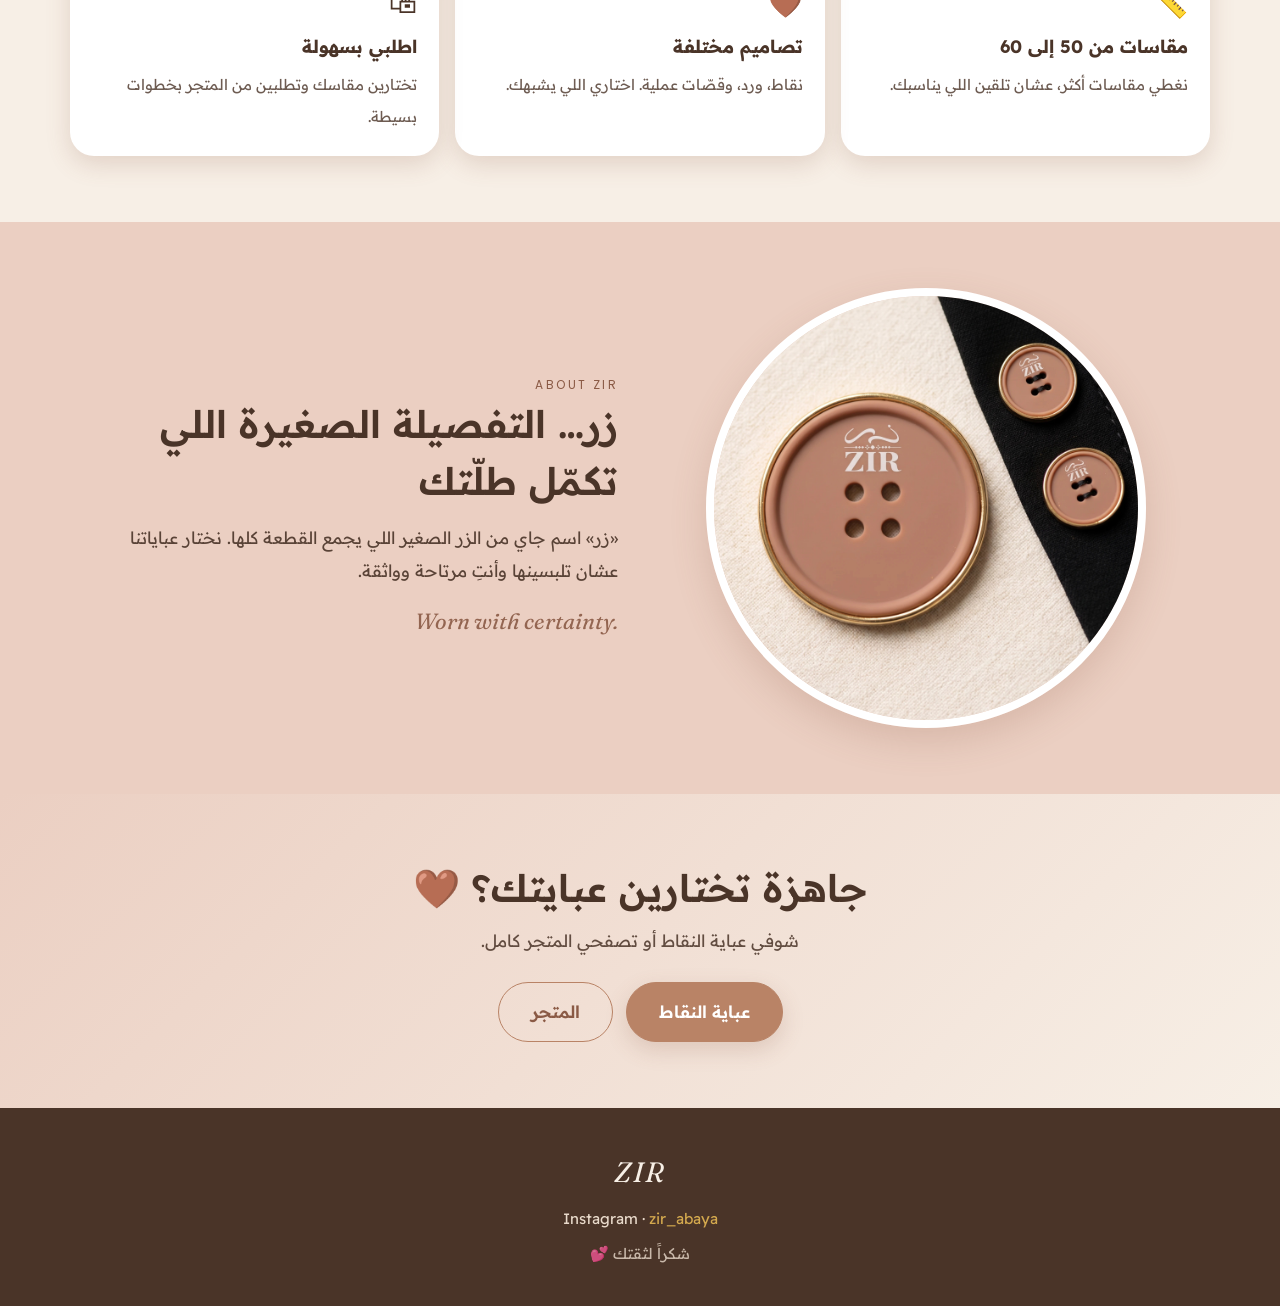
==== commit 937ddf9d: "ZIR site: home, 8 product pages, zoom gallery" ====
--- a/index.html
+++ b/index.html
@@ -14,6 +14,17 @@
   .hero .banner img{width:100%;display:block}
   .hero .mobcta{display:none}
 
+  .pgrid{display:grid;grid-template-columns:repeat(4,1fr);gap:18px;margin-top:28px;text-align:start}
+  .pc{background:#fff;border-radius:24px;overflow:hidden;box-shadow:0 8px 24px var(--shadow);display:block;transition:transform .2s}
+  .pc:hover{transform:translateY(-3px)}
+  .pi{aspect-ratio:4/5.4;overflow:hidden;background:var(--pink)}
+  .pi{position:relative}
+  .pi img{width:100%;height:100%;object-fit:cover;transition:opacity .35s ease}
+  .pi img.alt{position:absolute;inset:0;opacity:0}
+  .pc:hover .pi img.alt,.pc:focus .pi img.alt{opacity:1}
+  .pt{padding:14px 16px 16px}
+  .pt b{display:block;font-size:16px;font-weight:600;line-height:1.6}
+  .pt .pp{font-size:14px;color:var(--mocha-d)}
   .prod{display:grid;grid-template-columns:1.1fr .9fr;overflow:hidden;max-width:980px;margin:32px auto 0}
   .prod img{width:100%;height:100%;object-fit:cover;object-position:60% 20%;min-height:340px}
   .prod .info{padding:32px 30px;display:flex;flex-direction:column;justify-content:center;gap:8px;text-align:start}
@@ -48,7 +59,7 @@
   .ctaSec{background:linear-gradient(135deg,#EBCFC2,#F7EFE6);text-align:center}
   .ctaSec p{margin:8px 0 24px;opacity:.85}
 
-  @media (max-width:820px){
+  @media (max-width:820px){ .pgrid{grid-template-columns:1fr 1fr;gap:12px} .pt b{font-size:15px}
     .story .wrap,.prod,.tiles,.feat{grid-template-columns:1fr}
     .hero .mobcta{display:flex;gap:10px;justify-content:center;flex-wrap:wrap;padding:14px 16px 24px}
     .tile.wide img{aspect-ratio:1100/900}
@@ -63,7 +74,7 @@
 <header class="bar">
   <div class="wrap">
     <a href="./"><img src="img/logo-mocha.png" alt="ZIR زر"></a>
-    <nav><a href="./">الرئيسية</a><a href="polka-abaya/">عباية النقاط</a><a href="#collections">التشكيلات</a><a href="https://salla.sa/zirabaya.com" target="_blank" rel="noopener">المتجر</a></nav>
+    <nav><a href="./">الرئيسية</a><a href="#products">العبايات</a><a href="#collections">التشكيلات</a><a href="https://salla.sa/zirabaya.com" target="_blank" rel="noopener">المتجر</a></nav>
     <a class="btn sm" href="https://salla.sa/zirabaya.com" target="_blank" rel="noopener">تسوّقي الحين</a>
   </div>
 </header>
@@ -76,22 +87,22 @@
   </div>
 </section>
 
-<div class="strip"><span><i>✦</i> عباية النقاط ٢٥٠ ر.س</span><span><i>✦</i> ورد الربيع</span><span><i>✦</i> من المكتب للمجلس</span><span><i>✦</i> مقاسات ٥٠ - ٦٠</span></div>
+<div class="strip"><span><i>✦</i> كل العبايات ٢٥٠ ر.س</span><span><i>✦</i> ٧ تصاميم جديدة</span><span><i>✦</i> مقاسات ٥٠ - ٦٠</span><span><i>✦</i> اطلبيها الحين</span></div>
 
-<section class="sec wrap center">
-  <div class="lbl">New in</div>
-  <h2>جديدنا 🤎</h2>
-  <a class="card prod" href="polka-abaya/">
-    <img src="img/home-polka.jpg" alt="عباية النقاط">
-    <div class="info">
-      <span class="pill" style="align-self:flex-start">جديد ✨</span>
-      <h3>عباية النقاط</h3>
-      <div class="price">250 <small>ر.س</small></div>
-      <div class="sizes"><span>50</span><span>52</span><span>54</span><span>56</span><span>58</span><span>60</span></div>
-      <p style="opacity:.85;font-size:15px">أسود سادة مع بطانة وأكمام بنقاط ناعمة بلون الموكا.</p>
-      <span class="btn" style="align-self:flex-start;margin-top:8px">شوفي التفاصيل</span>
-    </div>
-  </a>
+<section class="sec wrap center" id="products">
+  <div class="lbl">Shop</div>
+  <h2>عباياتنا 🤎</h2>
+  <p style="opacity:.8;margin-top:4px">كل العبايات بمقاسات من 50 إلى 60</p>
+  <div class="pgrid">
+    <a class="pc" href="polka-abaya/"><div class="pi"><img src="img/home-polka.jpg" alt="عباية النقاط" loading="lazy" style="object-position:60% 15%"><img class="alt" src="img/look-rijal.jpg" alt="" loading="lazy"></div><div class="pt"><b>عباية النقاط</b><span class="pp">250 ر.س</span></div></a>
+    <a class="pc" href="colorblock-abaya/"><div class="pi"><img src="img/colorblock-abaya/1.jpg" alt="عباية الكتل أسود × بيج" loading="lazy"><img class="alt" src="img/colorblock-abaya/3.jpg" alt="" loading="lazy"></div><div class="pt"><b>عباية الكتل أسود × بيج</b><span class="pp">250 ر.س</span></div></a>
+    <a class="pc" href="grey-cuff-abaya/"><div class="pi"><img src="img/grey-cuff-abaya/1.jpg" alt="عباية الكفّ الرمادي" loading="lazy"><img class="alt" src="img/grey-cuff-abaya/5.jpg" alt="" loading="lazy"></div><div class="pt"><b>عباية الكفّ الرمادي</b><span class="pp">250 ر.س</span></div></a>
+    <a class="pc" href="pinstripe-abaya/"><div class="pi"><img src="img/pinstripe-abaya/1.jpg" alt="عباية الخطوط الرفيعة" loading="lazy"><img class="alt" src="img/pinstripe-abaya/3.jpg" alt="" loading="lazy"></div><div class="pt"><b>عباية الخطوط الرفيعة</b><span class="pp">250 ر.س</span></div></a>
+    <a class="pc" href="blazer-abaya/"><div class="pi"><img src="img/blazer-abaya/1.jpg" alt="عباية البليزر" loading="lazy"><img class="alt" src="img/blazer-abaya/3.jpg" alt="" loading="lazy"></div><div class="pt"><b>عباية البليزر</b><span class="pp">250 ر.س</span></div></a>
+    <a class="pc" href="yellow-linen-abaya/"><div class="pi"><img src="img/yellow-linen-abaya/1.jpg" alt="عباية الكتان الأصفر" loading="lazy"><img class="alt" src="img/yellow-linen-abaya/4.jpg" alt="" loading="lazy"></div><div class="pt"><b>عباية الكتان الأصفر</b><span class="pp">250 ر.س</span></div></a>
+    <a class="pc" href="blue-floral-abaya/"><div class="pi"><img src="img/blue-floral-abaya/1.jpg" alt="عباية ورد الربيع" loading="lazy"><img class="alt" src="img/blue-floral-abaya/2.jpg" alt="" loading="lazy"></div><div class="pt"><b>عباية ورد الربيع</b><span class="pp">250 ر.س</span></div></a>
+    <a class="pc" href="grey-floral-abaya/"><div class="pi"><img src="img/grey-floral-abaya/1.jpg" alt="عباية الورد الرمادي" loading="lazy"><img class="alt" src="img/grey-floral-abaya/3.jpg" alt="" loading="lazy"></div><div class="pt"><b>عباية الورد الرمادي</b><span class="pp">250 ر.س</span></div></a>
+  </div>
 </section>
 
 <section class="sec wrap center" id="collections" style="padding-top:10px">
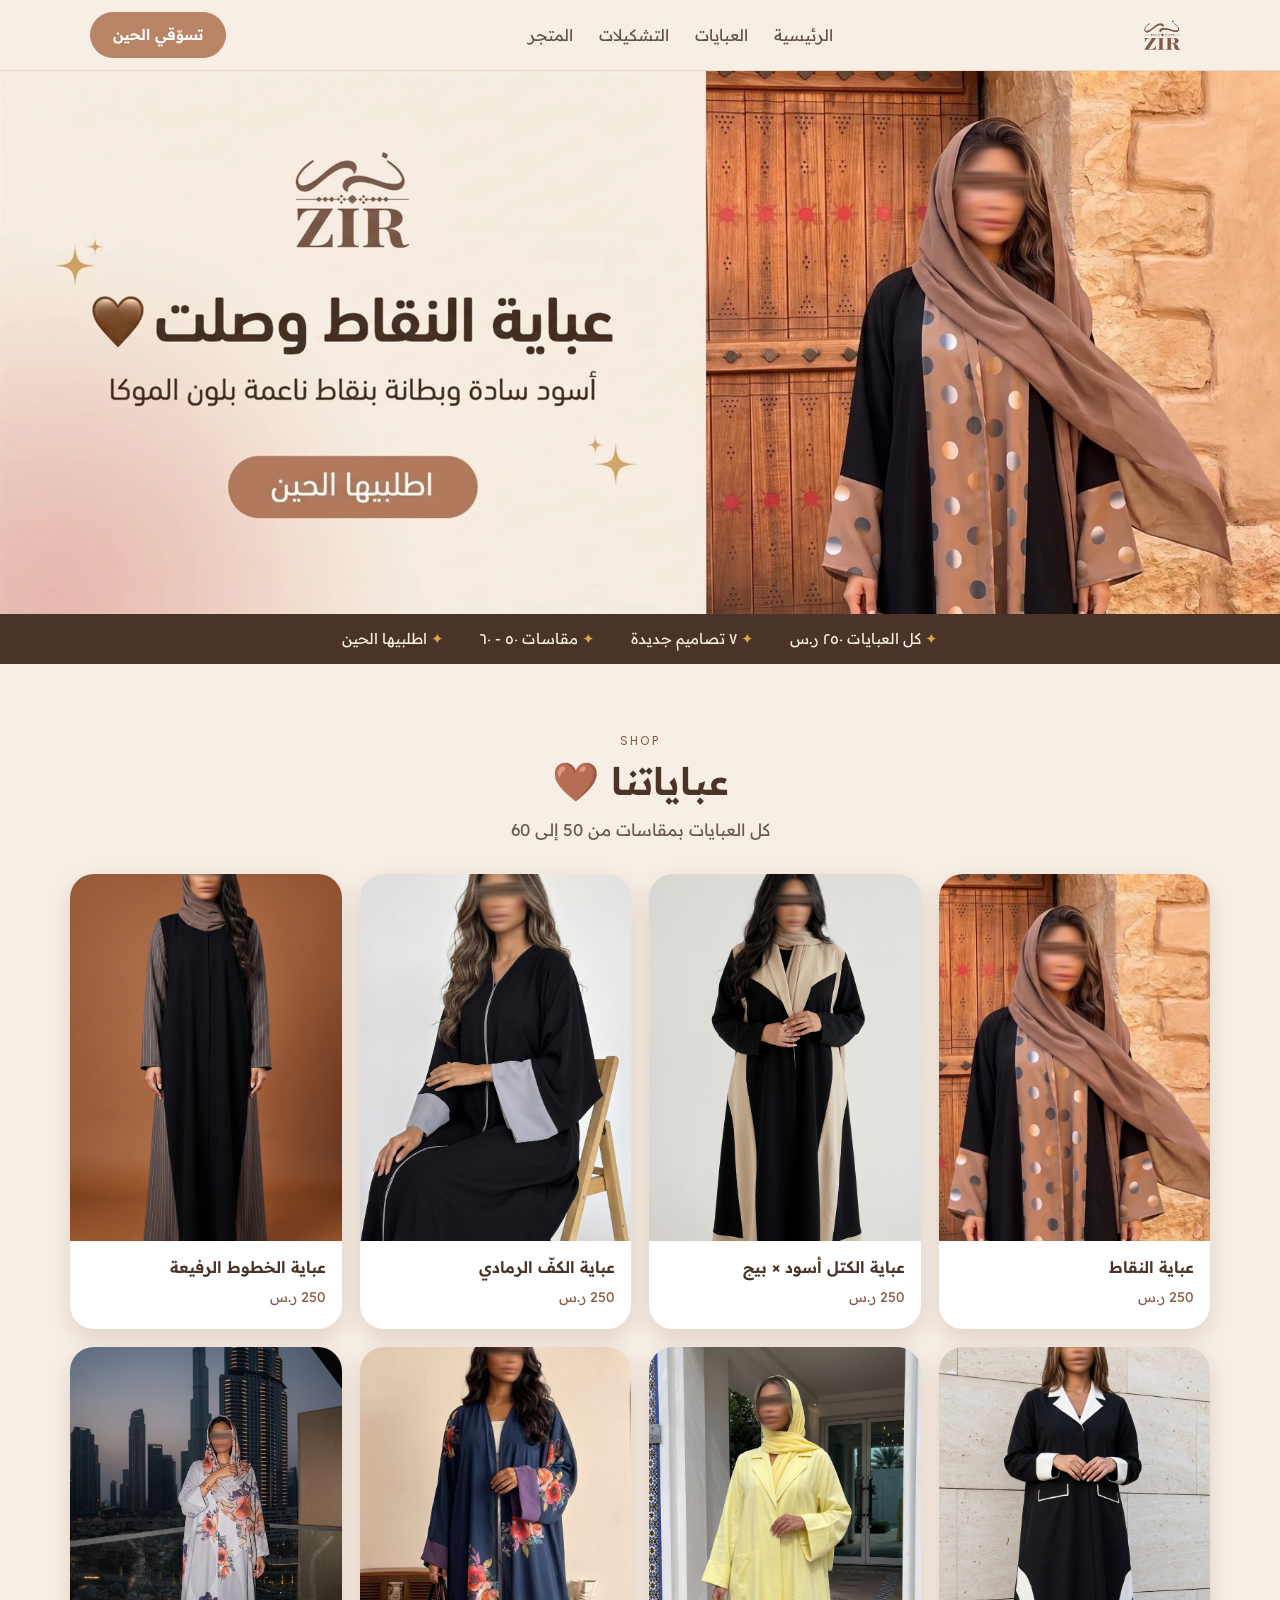
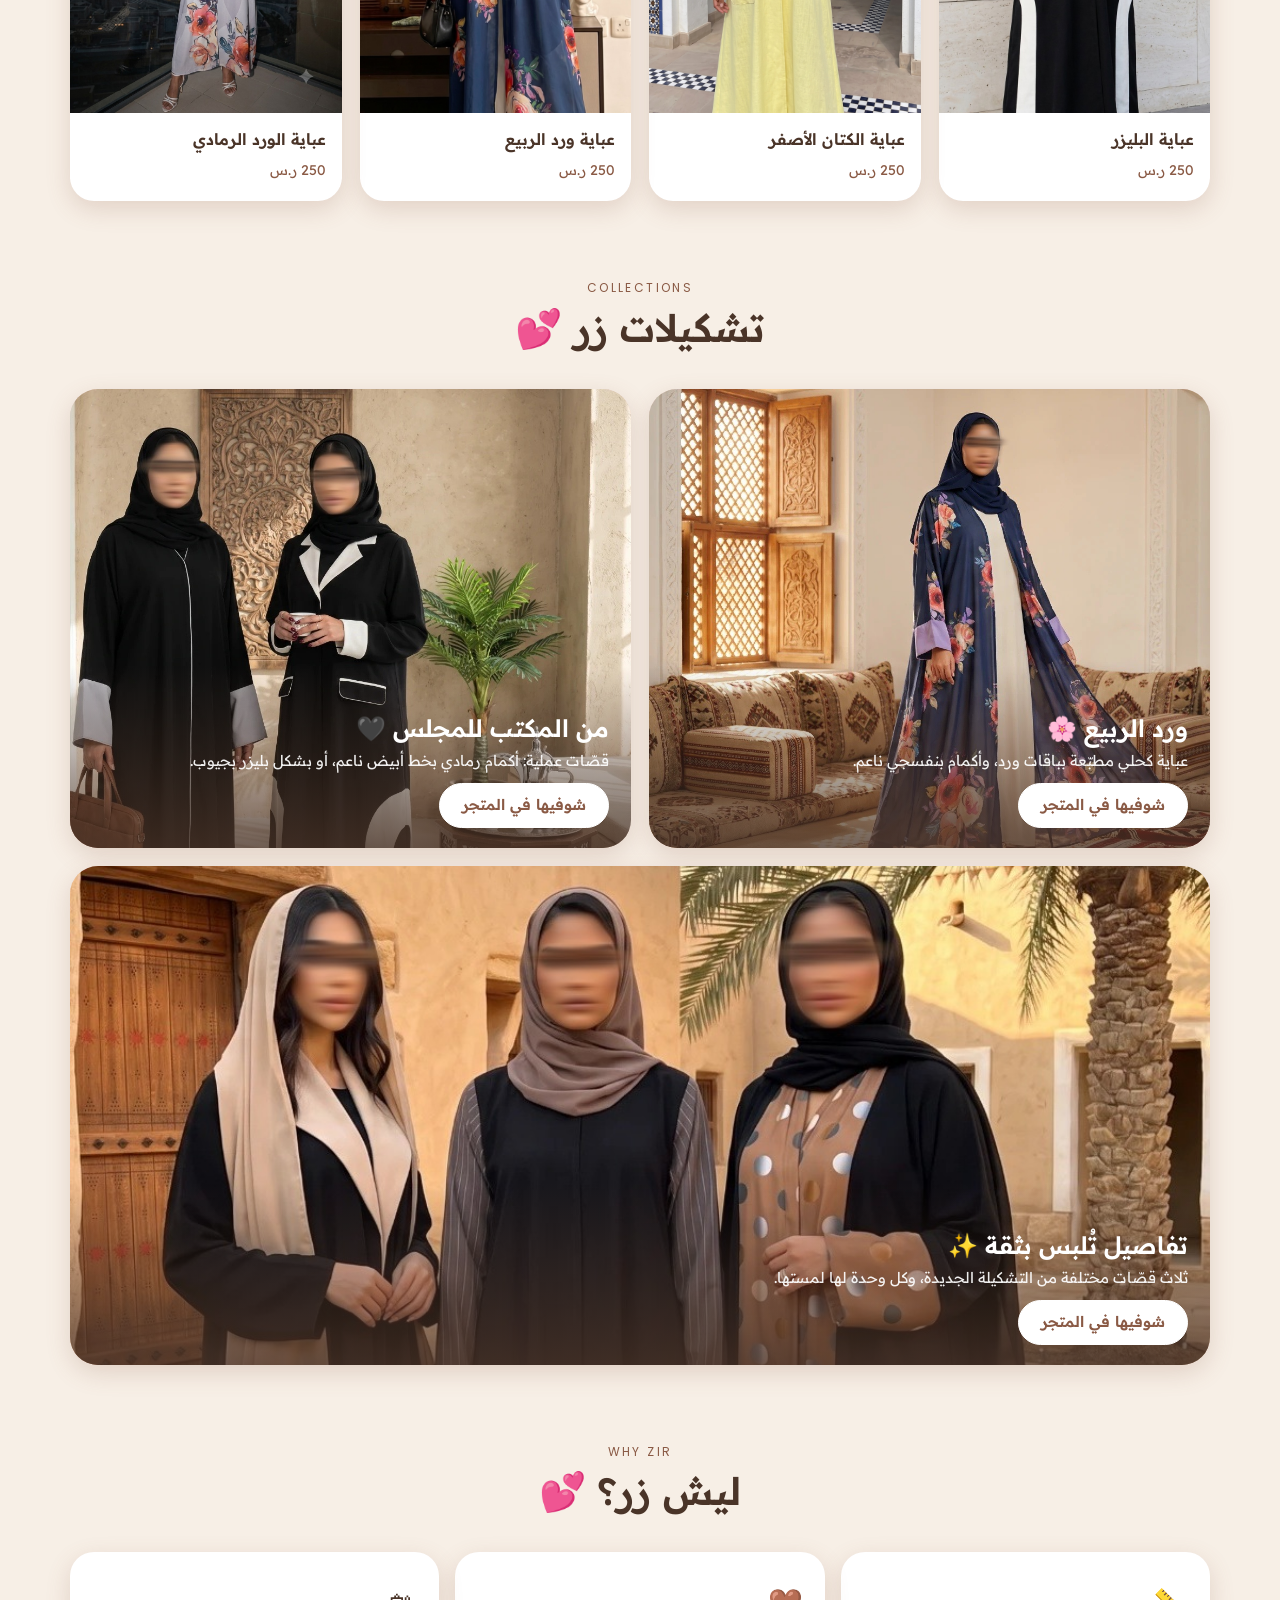
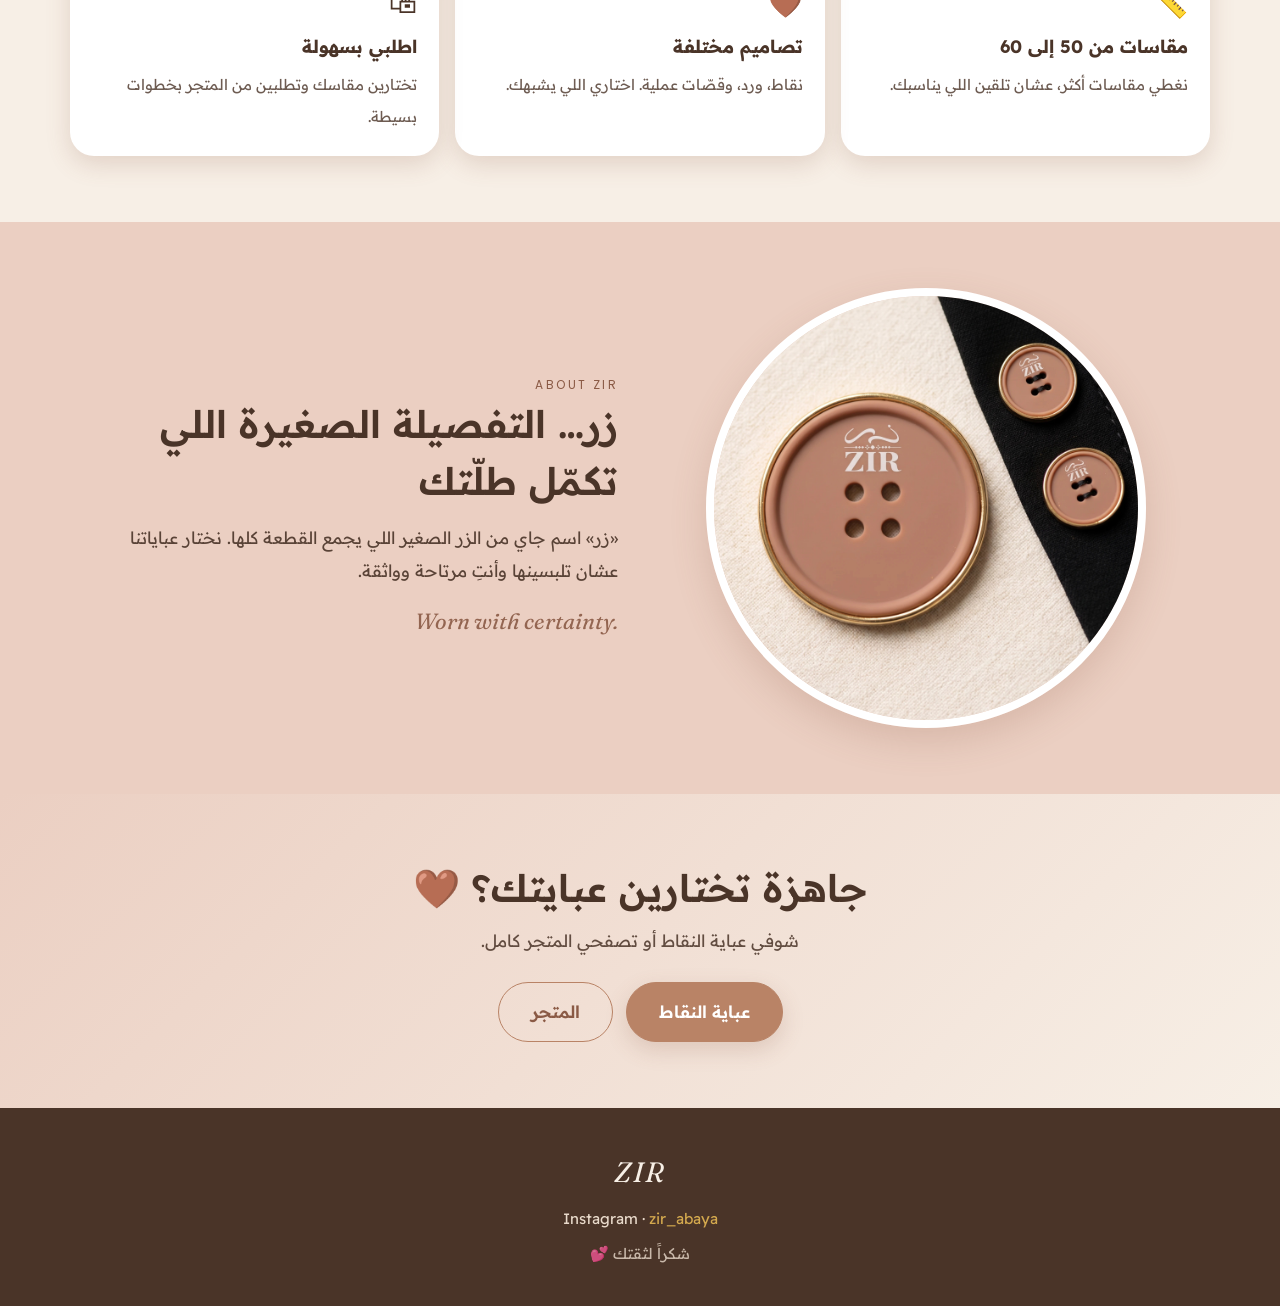
==== commit 458d1ce7: "Remove 3 product photos, reorder grey-floral gallery" ====
--- a/index.html
+++ b/index.html
@@ -101,7 +101,7 @@
     <a class="pc" href="blazer-abaya/"><div class="pi"><img src="img/blazer-abaya/1.jpg" alt="عباية البليزر" loading="lazy"><img class="alt" src="img/blazer-abaya/3.jpg" alt="" loading="lazy"></div><div class="pt"><b>عباية البليزر</b><span class="pp">250 ر.س</span></div></a>
     <a class="pc" href="yellow-linen-abaya/"><div class="pi"><img src="img/yellow-linen-abaya/1.jpg" alt="عباية الكتان الأصفر" loading="lazy"><img class="alt" src="img/yellow-linen-abaya/4.jpg" alt="" loading="lazy"></div><div class="pt"><b>عباية الكتان الأصفر</b><span class="pp">250 ر.س</span></div></a>
     <a class="pc" href="blue-floral-abaya/"><div class="pi"><img src="img/blue-floral-abaya/1.jpg" alt="عباية ورد الربيع" loading="lazy"><img class="alt" src="img/blue-floral-abaya/2.jpg" alt="" loading="lazy"></div><div class="pt"><b>عباية ورد الربيع</b><span class="pp">250 ر.س</span></div></a>
-    <a class="pc" href="grey-floral-abaya/"><div class="pi"><img src="img/grey-floral-abaya/1.jpg" alt="عباية الورد الرمادي" loading="lazy"><img class="alt" src="img/grey-floral-abaya/3.jpg" alt="" loading="lazy"></div><div class="pt"><b>عباية الورد الرمادي</b><span class="pp">250 ر.س</span></div></a>
+    <a class="pc" href="grey-floral-abaya/"><div class="pi"><img src="img/grey-floral-abaya/1.jpg" alt="عباية الورد الرمادي" loading="lazy"><img class="alt" src="img/grey-floral-abaya/2.jpg" alt="" loading="lazy"></div><div class="pt"><b>عباية الورد الرمادي</b><span class="pp">250 ر.س</span></div></a>
   </div>
 </section>
 
